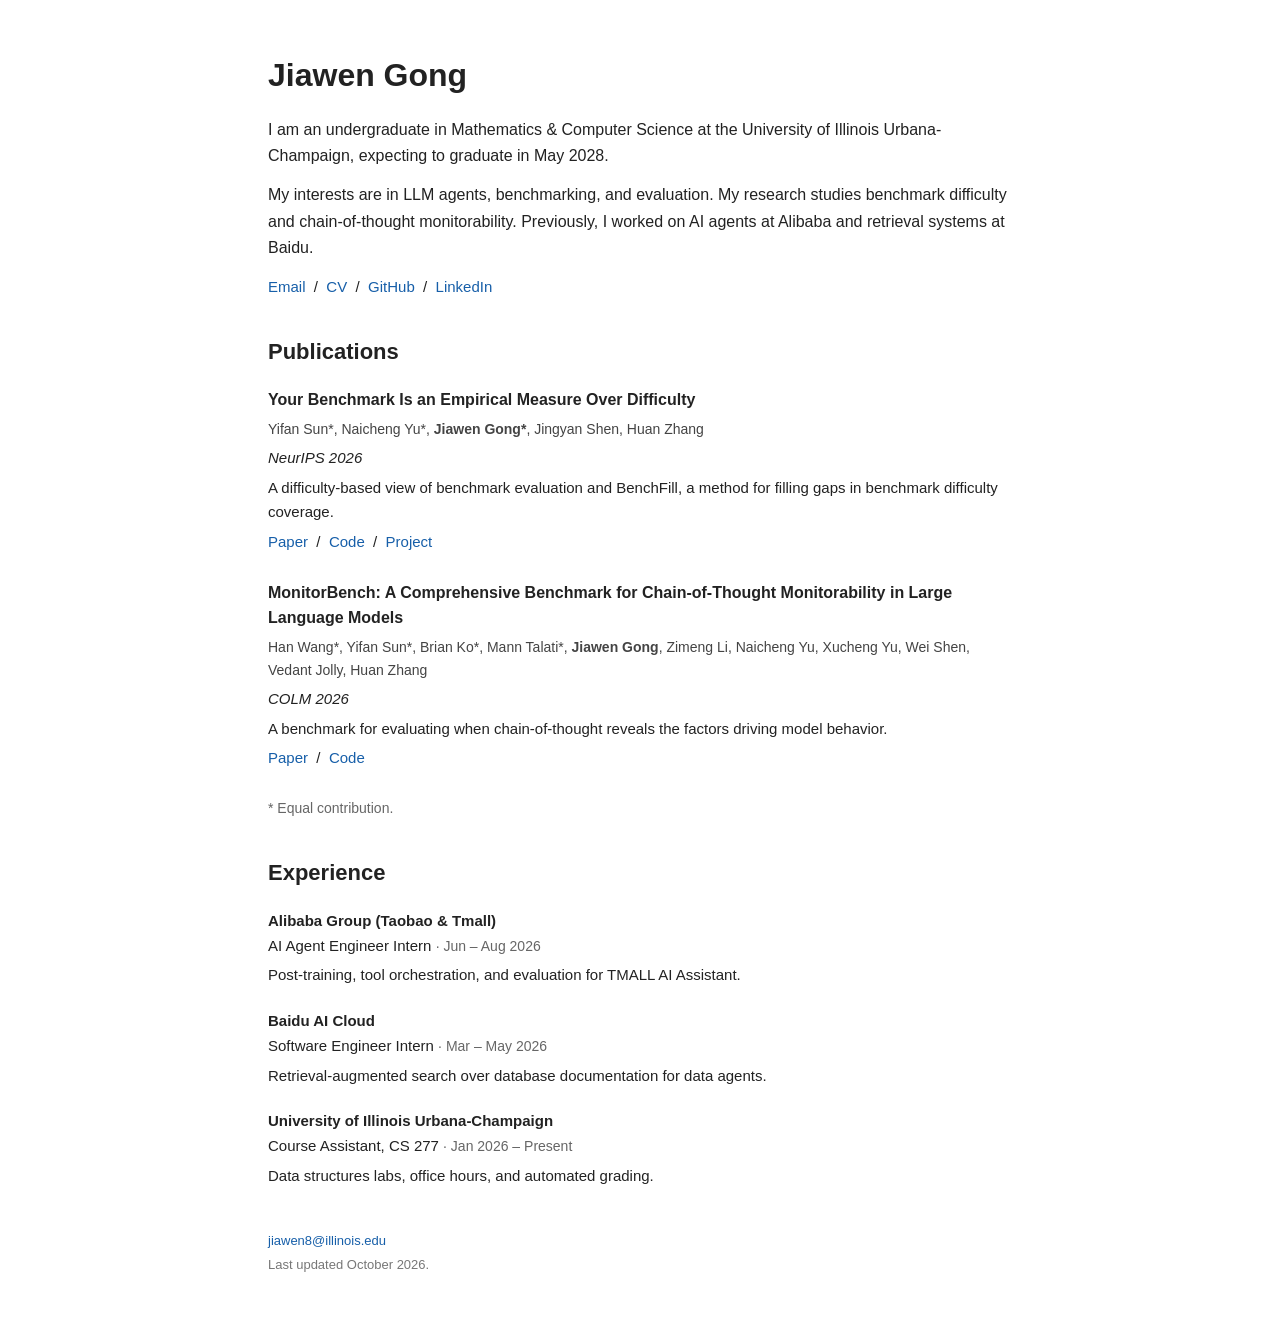
==== index.html @ a163d0cf "Simplify homepage to a plain academic layout" ====
<!doctype html>
<html lang="en">
<head>
  <meta charset="utf-8">
  <meta name="viewport" content="width=device-width, initial-scale=1">
  <title>Jiawen Gong</title>
  <meta name="description" content="Jiawen Gong, Mathematics & Computer Science at UIUC. Research on LLM agents, benchmarking, and evaluation.">
  <meta property="og:type" content="website">
  <meta property="og:title" content="Jiawen Gong">
  <meta property="og:description" content="Mathematics & Computer Science at UIUC. LLM agents, benchmarking, and evaluation.">
  <meta property="og:url" content="https://jiawen-gong.github.io/">
  <link rel="canonical" href="https://jiawen-gong.github.io/">
  <link rel="stylesheet" href="styles.css?v=2">
</head>
<body>
<main>
  <h1>Jiawen Gong</h1>
  <p>I am an undergraduate in Mathematics &amp; Computer Science at the University of Illinois Urbana-Champaign, expecting to graduate in May 2028.</p>
  <p>My interests are in LLM agents, benchmarking, and evaluation. My research studies benchmark difficulty and chain-of-thought monitorability. Previously, I worked on AI agents at Alibaba and retrieval systems at Baidu.</p>
  <p class="links"><a href="mailto:jiawen8@illinois.edu">Email</a> &nbsp;/&nbsp; <a href="Jiawen_Gong_Resume.pdf">CV</a> &nbsp;/&nbsp; <a href="https://github.com/jiawen-gong">GitHub</a> &nbsp;/&nbsp; <a href="https://www.linkedin.com/in/jiawen-gong/">LinkedIn</a></p>

  <section aria-labelledby="publications">
    <h2 id="publications">Publications</h2>
    <article>
      <h3>Your Benchmark Is an Empirical Measure Over Difficulty</h3>
      <p class="authors">Yifan Sun*, Naicheng Yu*, <strong>Jiawen Gong*</strong>, Jingyan Shen, Huan Zhang</p>
      <p><em>NeurIPS 2026</em></p>
      <p>A difficulty-based view of benchmark evaluation and BenchFill, a method for filling gaps in benchmark difficulty coverage.</p>
      <p class="links"><a href="https://arxiv.org/abs/2610.29927">Paper</a> &nbsp;/&nbsp; <a href="https://github.com/ASTRAL-Group/benchmark-difficulty-measure">Code</a> &nbsp;/&nbsp; <a href="https://benchmark-difficulty-measure.github.io/">Project</a></p>
    </article>
    <article>
      <h3>MonitorBench: A Comprehensive Benchmark for Chain-of-Thought Monitorability in Large Language Models</h3>
      <p class="authors">Han Wang*, Yifan Sun*, Brian Ko*, Mann Talati*, <strong>Jiawen Gong</strong>, Zimeng Li, Naicheng Yu, Xucheng Yu, Wei Shen, Vedant Jolly, Huan Zhang</p>
      <p><em>COLM 2026</em></p>
      <p>A benchmark for evaluating when chain-of-thought reveals the factors driving model behavior.</p>
      <p class="links"><a href="https://arxiv.org/abs/2603.28590">Paper</a> &nbsp;/&nbsp; <a href="https://github.com/ASTRAL-Group/MonitorBench">Code</a></p>
    </article>
    <p class="note">* Equal contribution.</p>
  </section>

  <section aria-labelledby="experience">
    <h2 id="experience">Experience</h2>
    <article class="experience">
      <p><strong>Alibaba Group (Taobao &amp; Tmall)</strong><br>AI Agent Engineer Intern <span class="date">&middot; Jun &ndash; Aug 2026</span></p>
      <p>Post-training, tool orchestration, and evaluation for TMALL AI Assistant.</p>
    </article>
    <article class="experience">
      <p><strong>Baidu AI Cloud</strong><br>Software Engineer Intern <span class="date">&middot; Mar &ndash; May 2026</span></p>
      <p>Retrieval-augmented search over database documentation for data agents.</p>
    </article>
    <article class="experience">
      <p><strong>University of Illinois Urbana-Champaign</strong><br>Course Assistant, CS 277 <span class="date">&middot; Jan 2026 &ndash; Present</span></p>
      <p>Data structures labs, office hours, and automated grading.</p>
    </article>
  </section>

  <footer><a href="mailto:jiawen8@illinois.edu">jiawen8@illinois.edu</a><br>Last updated October 2026.</footer>
</main>
</body>
</html>
---- styles.css ----
* { box-sizing: border-box; }
body {
  margin: 0;
  background: white;
  color: #222;
  font: 16px/1.65 Arial, Helvetica, sans-serif;
}
main { max-width: 800px; margin: 55px auto; padding: 0 28px; }
h1 { margin: 0 0 20px; font-size: 32px; line-height: 1.3; }
h2 { margin: 38px 0 20px; font-size: 22px; line-height: 1.4; }
h3 { margin: 0 0 5px; font-size: 16px; line-height: 1.55; }
p { margin: 0 0 13px; }
a { color: #175fa9; text-decoration: none; }
a:hover { text-decoration: underline; }
a:focus-visible { outline: 2px solid #175fa9; outline-offset: 3px; }
article { margin-bottom: 26px; }
article p { margin-bottom: 5px; font-size: 15px; }
.authors { color: #444; font-size: 14px; }
.links { font-size: 15px; }
.note, .date { color: #666; font-size: 14px; }
.experience { margin-bottom: 21px; }
footer { margin-top: 40px; color: #777; font-size: 13px; line-height: 1.9; }
@media (max-width: 600px) {
  main { margin: 30px auto; padding: 0 22px; }
  h1 { font-size: 29px; }
  h2 { margin-top: 30px; }
  body { font-size: 15px; }
  .authors { font-size: 13px; }
}
@media print { main { margin: 0; padding: 0; } article { break-inside: avoid; } }
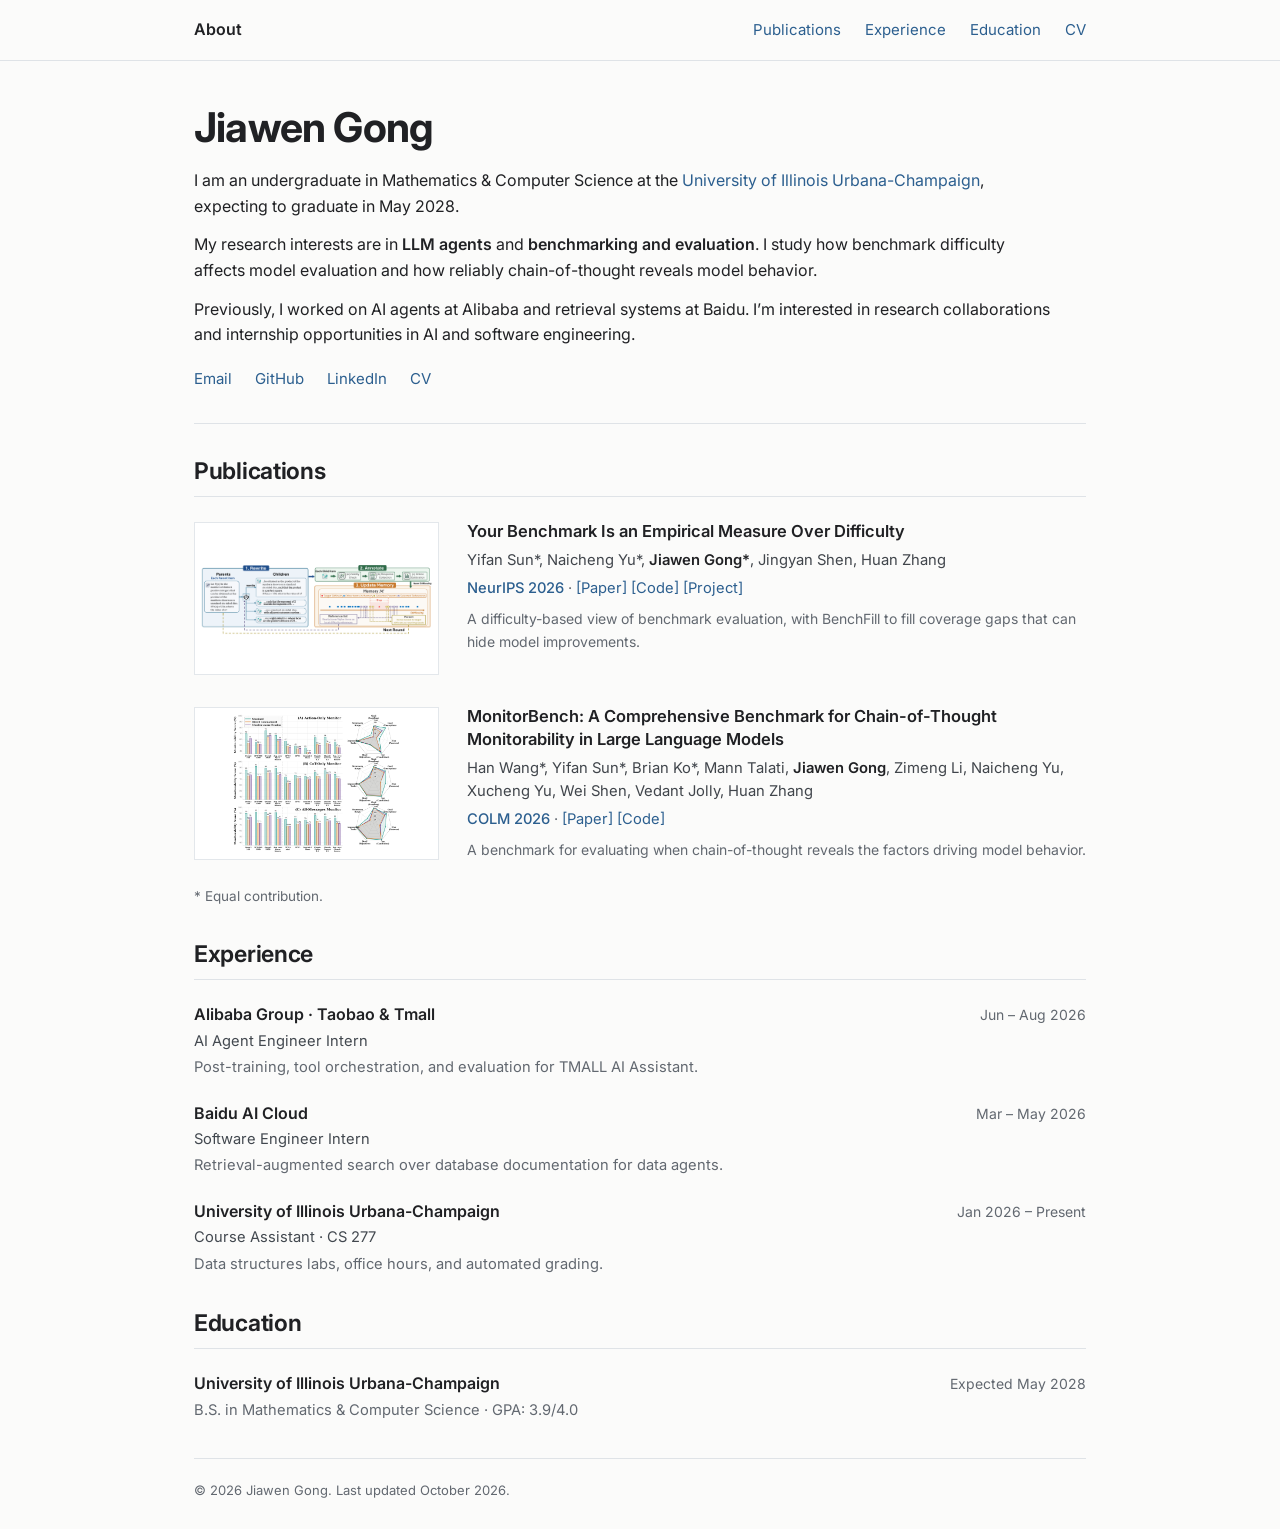
==== commit 3e614607: "Use reference academic homepage layout" ====
--- a/index.html
+++ b/index.html
@@ -3,58 +3,105 @@
 <head>
   <meta charset="utf-8">
   <meta name="viewport" content="width=device-width, initial-scale=1">
+  <meta name="theme-color" content="#fbfbfa">
   <title>Jiawen Gong</title>
-  <meta name="description" content="Jiawen Gong, Mathematics & Computer Science at UIUC. Research on LLM agents, benchmarking, and evaluation.">
+  <meta name="description" content="Jiawen Gong is a Mathematics & Computer Science undergraduate at UIUC, working on LLM agents, benchmarking, and evaluation.">
   <meta property="og:type" content="website">
   <meta property="og:title" content="Jiawen Gong">
-  <meta property="og:description" content="Mathematics & Computer Science at UIUC. LLM agents, benchmarking, and evaluation.">
+  <meta property="og:description" content="Mathematics & Computer Science at UIUC. Research, publications, and experience in LLM agents and evaluation.">
   <meta property="og:url" content="https://jiawen-gong.github.io/">
   <link rel="canonical" href="https://jiawen-gong.github.io/">
-  <link rel="stylesheet" href="styles.css?v=2">
+  <link rel="preconnect" href="https://fonts.googleapis.com">
+  <link rel="preconnect" href="https://fonts.gstatic.com" crossorigin>
+  <link href="https://fonts.googleapis.com/css2?family=Inter:wght@400;500;600;700&amp;display=swap" rel="stylesheet">
+  <link rel="stylesheet" href="styles.css?v=3">
 </head>
-<body>
-<main>
-  <h1>Jiawen Gong</h1>
-  <p>I am an undergraduate in Mathematics &amp; Computer Science at the University of Illinois Urbana-Champaign, expecting to graduate in May 2028.</p>
-  <p>My interests are in LLM agents, benchmarking, and evaluation. My research studies benchmark difficulty and chain-of-thought monitorability. Previously, I worked on AI agents at Alibaba and retrieval systems at Baidu.</p>
-  <p class="links"><a href="mailto:jiawen8@illinois.edu">Email</a> &nbsp;/&nbsp; <a href="Jiawen_Gong_Resume.pdf">CV</a> &nbsp;/&nbsp; <a href="https://github.com/jiawen-gong">GitHub</a> &nbsp;/&nbsp; <a href="https://www.linkedin.com/in/jiawen-gong/">LinkedIn</a></p>
+<body id="top">
+  <a class="skip" href="#main">Skip to content</a>
+  <header>
+    <nav class="navigation" aria-label="Main navigation">
+      <a class="about-link" href="#top">About</a>
+      <div class="navigation-links">
+        <a href="#publications">Publications</a>
+        <a href="#experience">Experience</a>
+        <a href="#education">Education</a>
+        <a href="Jiawen_Gong_Resume.pdf">CV</a>
+      </div>
+    </nav>
+  </header>
 
-  <section aria-labelledby="publications">
-    <h2 id="publications">Publications</h2>
-    <article>
-      <h3>Your Benchmark Is an Empirical Measure Over Difficulty</h3>
-      <p class="authors">Yifan Sun*, Naicheng Yu*, <strong>Jiawen Gong*</strong>, Jingyan Shen, Huan Zhang</p>
-      <p><em>NeurIPS 2026</em></p>
-      <p>A difficulty-based view of benchmark evaluation and BenchFill, a method for filling gaps in benchmark difficulty coverage.</p>
-      <p class="links"><a href="https://arxiv.org/abs/2610.29927">Paper</a> &nbsp;/&nbsp; <a href="https://github.com/ASTRAL-Group/benchmark-difficulty-measure">Code</a> &nbsp;/&nbsp; <a href="https://benchmark-difficulty-measure.github.io/">Project</a></p>
-    </article>
-    <article>
-      <h3>MonitorBench: A Comprehensive Benchmark for Chain-of-Thought Monitorability in Large Language Models</h3>
-      <p class="authors">Han Wang*, Yifan Sun*, Brian Ko*, Mann Talati*, <strong>Jiawen Gong</strong>, Zimeng Li, Naicheng Yu, Xucheng Yu, Wei Shen, Vedant Jolly, Huan Zhang</p>
-      <p><em>COLM 2026</em></p>
-      <p>A benchmark for evaluating when chain-of-thought reveals the factors driving model behavior.</p>
-      <p class="links"><a href="https://arxiv.org/abs/2603.28590">Paper</a> &nbsp;/&nbsp; <a href="https://github.com/ASTRAL-Group/MonitorBench">Code</a></p>
-    </article>
-    <p class="note">* Equal contribution.</p>
-  </section>
+  <main id="main" class="page">
+    <section class="introduction" aria-labelledby="name">
+      <h1 id="name">Jiawen Gong</h1>
+      <p>I am an undergraduate in Mathematics &amp; Computer Science at the <a href="https://illinois.edu/">University of Illinois Urbana-Champaign</a>, expecting to graduate in May 2028.</p>
+      <p>My research interests are in <strong>LLM agents</strong> and <strong>benchmarking and evaluation</strong>. I study how benchmark difficulty affects model evaluation and how reliably chain-of-thought reveals model behavior.</p>
+      <p>Previously, I worked on AI agents at Alibaba and retrieval systems at Baidu. I’m interested in research collaborations and internship opportunities in AI and software engineering.</p>
+      <div class="profile-links" aria-label="Contact and profiles">
+        <a href="mailto:jiawen8@illinois.edu">Email</a>
+        <a href="https://github.com/jiawen-gong">GitHub</a>
+        <a href="https://www.linkedin.com/in/jiawen-gong/">LinkedIn</a>
+        <a href="Jiawen_Gong_Resume.pdf">CV</a>
+      </div>
+    </section>
 
-  <section aria-labelledby="experience">
-    <h2 id="experience">Experience</h2>
-    <article class="experience">
-      <p><strong>Alibaba Group (Taobao &amp; Tmall)</strong><br>AI Agent Engineer Intern <span class="date">&middot; Jun &ndash; Aug 2026</span></p>
-      <p>Post-training, tool orchestration, and evaluation for TMALL AI Assistant.</p>
-    </article>
-    <article class="experience">
-      <p><strong>Baidu AI Cloud</strong><br>Software Engineer Intern <span class="date">&middot; Mar &ndash; May 2026</span></p>
-      <p>Retrieval-augmented search over database documentation for data agents.</p>
-    </article>
-    <article class="experience">
-      <p><strong>University of Illinois Urbana-Champaign</strong><br>Course Assistant, CS 277 <span class="date">&middot; Jan 2026 &ndash; Present</span></p>
-      <p>Data structures labs, office hours, and automated grading.</p>
-    </article>
-  </section>
+    <section id="publications" class="section" aria-labelledby="publications-heading">
+      <h2 id="publications-heading">Publications</h2>
+      <div class="publications">
+        <article class="publication">
+          <a class="thumbnail" href="https://benchmark-difficulty-measure.github.io/" aria-label="BenchFill project website">
+            <img src="benchmark-overview.png" alt="BenchFill rewrites items, calibrates their difficulty, and fills gaps in benchmark coverage." width="2400" height="758" decoding="async">
+          </a>
+          <div class="publication-text">
+            <h3><a href="https://arxiv.org/abs/2610.29927">Your Benchmark Is an Empirical Measure Over Difficulty</a></h3>
+            <p class="authors">Yifan Sun*, Naicheng Yu*, <strong>Jiawen Gong*</strong>, Jingyan Shen, Huan Zhang</p>
+            <p class="publication-resources"><span class="venue">NeurIPS 2026</span><span class="resource-links"> · <a href="https://arxiv.org/abs/2610.29927">[Paper]</a> <a href="https://github.com/ASTRAL-Group/benchmark-difficulty-measure">[Code]</a> <a href="https://benchmark-difficulty-measure.github.io/">[Project]</a></span></p>
+            <p class="description">A difficulty-based view of benchmark evaluation, with BenchFill to fill coverage gaps that can hide model improvements.</p>
+          </div>
+        </article>
+        <article class="publication">
+          <a class="thumbnail" href="https://arxiv.org/abs/2603.28590" aria-label="MonitorBench paper">
+            <img src="monitorbench-results.png" alt="MonitorBench compares action and chain-of-thought monitoring under standard and stress-test settings." width="5008" height="4164" loading="lazy" decoding="async">
+          </a>
+          <div class="publication-text">
+            <h3><a href="https://arxiv.org/abs/2603.28590">MonitorBench: A Comprehensive Benchmark for Chain-of-Thought Monitorability in Large Language Models</a></h3>
+            <p class="authors">Han Wang*, Yifan Sun*, Brian Ko*, Mann Talati, <strong>Jiawen Gong</strong>, Zimeng Li, Naicheng Yu, Xucheng Yu, Wei Shen, Vedant Jolly, Huan Zhang</p>
+            <p class="publication-resources"><span class="venue">COLM 2026</span><span class="resource-links"> · <a href="https://arxiv.org/abs/2603.28590">[Paper]</a> <a href="https://github.com/ASTRAL-Group/MonitorBench">[Code]</a></span></p>
+            <p class="description">A benchmark for evaluating when chain-of-thought reveals the factors driving model behavior.</p>
+          </div>
+        </article>
+      </div>
+      <p class="contribution-note">* Equal contribution.</p>
+    </section>
 
-  <footer><a href="mailto:jiawen8@illinois.edu">jiawen8@illinois.edu</a><br>Last updated October 2026.</footer>
-</main>
+    <section id="experience" class="section" aria-labelledby="experience-heading">
+      <h2 id="experience-heading">Experience</h2>
+      <div class="experience-list">
+        <article class="entry">
+          <div class="entry-heading"><h3>Alibaba Group · Taobao &amp; Tmall</h3><span class="date">Jun – Aug 2026</span></div>
+          <p class="role">AI Agent Engineer Intern</p>
+          <p>Post-training, tool orchestration, and evaluation for TMALL AI Assistant.</p>
+        </article>
+        <article class="entry">
+          <div class="entry-heading"><h3>Baidu AI Cloud</h3><span class="date">Mar – May 2026</span></div>
+          <p class="role">Software Engineer Intern</p>
+          <p>Retrieval-augmented search over database documentation for data agents.</p>
+        </article>
+        <article class="entry">
+          <div class="entry-heading"><h3>University of Illinois Urbana-Champaign</h3><span class="date">Jan 2026 – Present</span></div>
+          <p class="role">Course Assistant · CS 277</p>
+          <p>Data structures labs, office hours, and automated grading.</p>
+        </article>
+      </div>
+    </section>
+
+    <section id="education" class="section" aria-labelledby="education-heading">
+      <h2 id="education-heading">Education</h2>
+      <div class="entry">
+        <div class="entry-heading"><h3>University of Illinois Urbana-Champaign</h3><span class="date">Expected May 2028</span></div>
+        <p>B.S. in Mathematics &amp; Computer Science · GPA: 3.9/4.0</p>
+      </div>
+    </section>
+    <footer>© 2026 Jiawen Gong. Last updated October 2026.</footer>
+  </main>
 </body>
 </html>
--- a/styles.css
+++ b/styles.css
@@ -1,30 +1,75 @@
+/* Academic homepage: typography, spacing, and publication rows follow the supplied reference. */
+:root { --background: #fbfbfa; --text: #202124; --secondary: #626870; --border: #dfe3e7; --link: #2c5f8f; }
 * { box-sizing: border-box; }
-body {
-  margin: 0;
-  background: white;
-  color: #222;
-  font: 16px/1.65 Arial, Helvetica, sans-serif;
+html { scroll-padding-top: 84px; }
+body { margin: 0; color: var(--text); background: var(--background); font-family: Inter, -apple-system, BlinkMacSystemFont, "Segoe UI", sans-serif; font-size: 16px; line-height: 1.6; -webkit-font-smoothing: antialiased; }
+a { color: var(--link); text-decoration: none; text-underline-offset: 3px; }
+a:hover { text-decoration: underline; }
+a:focus-visible { outline: 2px solid var(--link); outline-offset: 4px; }
+header { position: sticky; top: 0; z-index: 5; background: var(--background); border-bottom: 1px solid var(--border); }
+.navigation { max-width: 940px; margin: auto; min-height: 60px; padding: 15px 24px; display: flex; align-items: center; justify-content: space-between; gap: 20px; }
+.about-link { color: var(--text); font-weight: 600; }
+.navigation-links { display: flex; align-items: center; flex-wrap: wrap; gap: 9px 24px; font-size: 15px; }
+.page { max-width: 940px; margin: auto; padding: 43px 24px 28px; }
+.introduction { padding-bottom: 32px; border-bottom: 1px solid var(--border); }
+h1 { margin: 0 0 17px; font-size: 41px; line-height: 1.15; letter-spacing: -.8px; font-weight: 700; }
+.introduction p { max-width: 860px; margin: 0 0 13px; }
+.introduction strong { font-weight: 600; }
+.profile-links { display: flex; gap: 23px; flex-wrap: wrap; margin-top: 19px; font-size: 15px; }
+.section { padding-top: 33px; }
+h2 { margin: 0 0 23px; padding-bottom: 9px; border-bottom: 1px solid var(--border); font-size: 23px; line-height: 1.3; letter-spacing: -.3px; font-weight: 650; }
+.publications { display: grid; gap: 30px; }
+.publication { display: grid; grid-template-columns: 245px minmax(0, 1fr); gap: 28px; align-items: start; }
+.thumbnail { display: flex; align-items: center; justify-content: center; aspect-ratio: 8 / 5; border: 1px solid #e3e7eb; background: white; padding: 6px; margin-top: 2px; }
+.thumbnail img { display: block; width: 100%; height: 100%; object-fit: contain; min-width: 0; min-height: 0; }
+h3 { margin: 0 0 6px; font-size: 16.5px; line-height: 1.4; font-weight: 600; }
+.publication h3 a { color: inherit; }
+.publication h3 a:hover { color: var(--link); }
+.publication p { margin: 0 0 5px; }
+.authors { font-size: 14.8px; line-height: 1.55; color: #40454b; }
+.authors strong { font-weight: 600; color: var(--text); }
+.publication-resources { font-size: 14.7px; line-height: 1.6; }
+.venue { color: var(--link); font-weight: 500; }
+.resource-links { color: var(--secondary); }
+.resource-links a { white-space: nowrap; }
+.description { color: var(--secondary); font-size: 14px; line-height: 1.6; padding-top: 3px; }
+.contribution-note { margin: 19px 0 0; color: var(--secondary); font-size: 13.5px; }
+.experience-list { display: grid; gap: 22px; }
+.entry-heading { display: flex; justify-content: space-between; align-items: baseline; gap: 20px; }
+.entry h3 { font-size: 16px; margin: 0; }
+.entry p { margin: 3px 0 0; font-size: 14.7px; color: var(--secondary); }
+.entry p.role { color: #42484f; }
+.date { color: var(--secondary); font-size: 14px; white-space: nowrap; }
+footer { margin-top: 36px; padding-top: 21px; border-top: 1px solid var(--border); color: var(--secondary); font-size: 13px; }
+.skip { position: fixed; z-index: 9; left: 12px; top: 8px; padding: 8px 12px; background: white; transform: translateY(-160%); }
+.skip:focus { transform: translateY(0); }
+@media (max-width: 740px) {
+  .navigation { padding-inline: 20px; }
+  .navigation-links { gap: 8px 17px; font-size: 14px; }
+  .page { padding: 32px 20px 24px; }
+  h1 { font-size: 36px; }
+  .publication { grid-template-columns: 190px minmax(0, 1fr); gap: 22px; }
+  .authors { font-size: 14px; }
 }
-main { max-width: 800px; margin: 55px auto; padding: 0 28px; }
-h1 { margin: 0 0 20px; font-size: 32px; line-height: 1.3; }
-h2 { margin: 38px 0 20px; font-size: 22px; line-height: 1.4; }
-h3 { margin: 0 0 5px; font-size: 16px; line-height: 1.55; }
-p { margin: 0 0 13px; }
-a { color: #175fa9; text-decoration: none; }
-a:hover { text-decoration: underline; }
-a:focus-visible { outline: 2px solid #175fa9; outline-offset: 3px; }
-article { margin-bottom: 26px; }
-article p { margin-bottom: 5px; font-size: 15px; }
-.authors { color: #444; font-size: 14px; }
-.links { font-size: 15px; }
-.note, .date { color: #666; font-size: 14px; }
-.experience { margin-bottom: 21px; }
-footer { margin-top: 40px; color: #777; font-size: 13px; line-height: 1.9; }
-@media (max-width: 600px) {
-  main { margin: 30px auto; padding: 0 22px; }
-  h1 { font-size: 29px; }
-  h2 { margin-top: 30px; }
-  body { font-size: 15px; }
-  .authors { font-size: 13px; }
+@media (max-width: 550px) {
+  html { scroll-padding-top: 100px; }
+  body { font-size: 15.5px; }
+  .navigation { align-items: flex-start; gap: 7px; flex-direction: column; padding-block: 11px; }
+  .navigation-links { gap: 8px 20px; font-size: 13.5px; }
+  .page { padding-top: 29px; }
+  h1 { font-size: 34px; }
+  h2 { font-size: 22px; }
+  .introduction { padding-bottom: 27px; }
+  .section { padding-top: 29px; }
+  .publication { grid-template-columns: minmax(0, 1fr); gap: 15px; }
+  .thumbnail { width: min(100%, 320px); justify-self: center; }
+  .publications { gap: 29px; }
+  .entry-heading { display: block; }
+  .date { display: block; margin-top: 3px; font-size: 13px; }
 }
-@media print { main { margin: 0; padding: 0; } article { break-inside: avoid; } }
+@media print {
+  header, .skip { display: none; }
+  body { background: white; }
+  .page { max-width: none; padding: 0; }
+  article { break-inside: avoid; }
+}
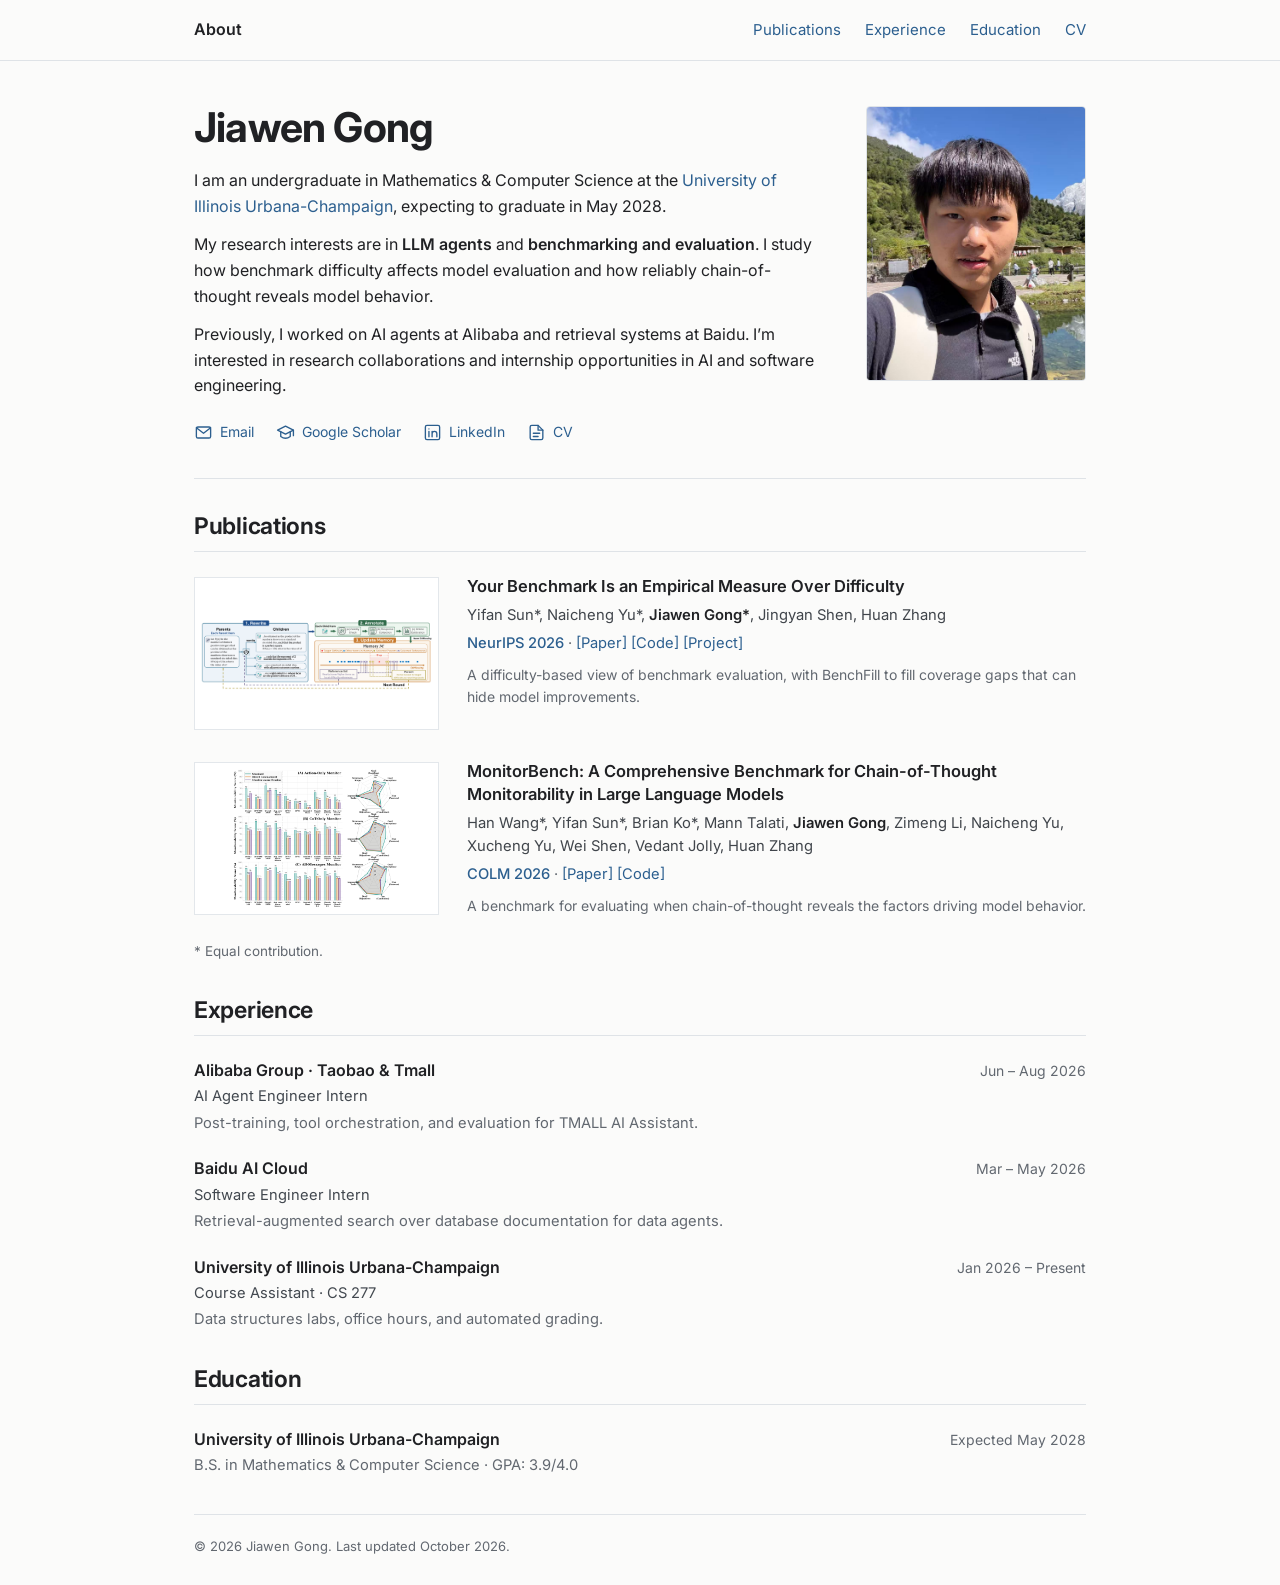
==== commit c067b9ff: "Add profile photo and icon links with Google Scholar" ====
--- a/index.html
+++ b/index.html
@@ -14,7 +14,7 @@
   <link rel="preconnect" href="https://fonts.googleapis.com">
   <link rel="preconnect" href="https://fonts.gstatic.com" crossorigin>
   <link href="https://fonts.googleapis.com/css2?family=Inter:wght@400;500;600;700&amp;display=swap" rel="stylesheet">
-  <link rel="stylesheet" href="styles.css?v=3">
+  <link rel="stylesheet" href="styles.css?v=4">
 </head>
 <body id="top">
   <a class="skip" href="#main">Skip to content</a>
@@ -32,16 +32,19 @@
 
   <main id="main" class="page">
     <section class="introduction" aria-labelledby="name">
+      <div class="intro-copy">
       <h1 id="name">Jiawen Gong</h1>
       <p>I am an undergraduate in Mathematics &amp; Computer Science at the <a href="https://illinois.edu/">University of Illinois Urbana-Champaign</a>, expecting to graduate in May 2028.</p>
       <p>My research interests are in <strong>LLM agents</strong> and <strong>benchmarking and evaluation</strong>. I study how benchmark difficulty affects model evaluation and how reliably chain-of-thought reveals model behavior.</p>
       <p>Previously, I worked on AI agents at Alibaba and retrieval systems at Baidu. I’m interested in research collaborations and internship opportunities in AI and software engineering.</p>
       <div class="profile-links" aria-label="Contact and profiles">
-        <a href="mailto:jiawen8@illinois.edu">Email</a>
-        <a href="https://github.com/jiawen-gong">GitHub</a>
-        <a href="https://www.linkedin.com/in/jiawen-gong/">LinkedIn</a>
-        <a href="Jiawen_Gong_Resume.pdf">CV</a>
+        <a href="mailto:jiawen8@illinois.edu"><svg viewBox="0 0 24 24" aria-hidden="true" focusable="false"><rect x="3" y="5" width="18" height="14" rx="2"/><path d="m3 6 9 7 9-7"/></svg><span>Email</span></a>
+        <a href="https://scholar.google.com/citations?user=r-652_gAAAAJ&amp;hl=en" target="_blank" rel="noopener"><svg viewBox="0 0 24 24" aria-hidden="true" focusable="false"><path d="m2 9 10-5 10 5-10 5Z"/><path d="M6 11v6c4 3 8 3 12 0v-6M22 9v7"/></svg><span>Google Scholar</span></a>
+        <a href="https://www.linkedin.com/in/jiawen-gong/" target="_blank" rel="noopener"><svg viewBox="0 0 24 24" aria-hidden="true" focusable="false"><rect x="3" y="3" width="18" height="18" rx="2"/><path d="M7.5 10.5v7M11.5 17.5v-7m0 3a3 3 0 0 1 6 0v4"/><circle cx="7.5" cy="7.5" r=".8" fill="currentColor" stroke="none"/></svg><span>LinkedIn</span></a>
+        <a href="Jiawen_Gong_Resume.pdf" target="_blank" rel="noopener"><svg viewBox="0 0 24 24" aria-hidden="true" focusable="false"><path d="M14 3H6a2 2 0 0 0-2 2v14a2 2 0 0 0 2 2h12a2 2 0 0 0 2-2V9Z"/><path d="M14 3v6h6M8 13h8m-8 4h6"/></svg><span>CV</span></a>
       </div>
+      </div>
+      <figure class="portrait"><img src="profile.jpg" alt="Jiawen Gong" width="2275" height="1279" decoding="async" fetchpriority="high"></figure>
     </section>
 
     <section id="publications" class="section" aria-labelledby="publications-heading">
--- a/styles.css
+++ b/styles.css
@@ -11,11 +11,16 @@
 .about-link { color: var(--text); font-weight: 600; }
 .navigation-links { display: flex; align-items: center; flex-wrap: wrap; gap: 9px 24px; font-size: 15px; }
 .page { max-width: 940px; margin: auto; padding: 43px 24px 28px; }
-.introduction { padding-bottom: 32px; border-bottom: 1px solid var(--border); }
+.introduction { display: grid; grid-template-columns: minmax(0, 1fr) 220px; gap: 42px; align-items: start; padding-bottom: 32px; border-bottom: 1px solid var(--border); }
+.intro-copy { min-width: 0; }
+.portrait { margin: 2px 0 0; }
+.portrait img { display: block; width: 100%; height: auto; aspect-ratio: 4 / 5; object-fit: cover; object-position: 40% 50%; border: 1px solid var(--border); border-radius: 4px; }
 h1 { margin: 0 0 17px; font-size: 41px; line-height: 1.15; letter-spacing: -.8px; font-weight: 700; }
 .introduction p { max-width: 860px; margin: 0 0 13px; }
 .introduction strong { font-weight: 600; }
-.profile-links { display: flex; gap: 23px; flex-wrap: wrap; margin-top: 19px; font-size: 15px; }
+.profile-links { display: flex; align-items: center; gap: 12px 22px; flex-wrap: wrap; margin-top: 19px; font-size: 14px; }
+.profile-links a { display: inline-flex; align-items: center; gap: 7px; padding-block: 3px; white-space: nowrap; }
+.profile-links svg { display: block; flex: 0 0 auto; width: 19px; height: 19px; fill: none; stroke: currentColor; stroke-width: 1.7; stroke-linecap: round; stroke-linejoin: round; }
 .section { padding-top: 33px; }
 h2 { margin: 0 0 23px; padding-bottom: 9px; border-bottom: 1px solid var(--border); font-size: 23px; line-height: 1.3; letter-spacing: -.3px; font-weight: 650; }
 .publications { display: grid; gap: 30px; }
@@ -47,6 +52,8 @@
   .navigation { padding-inline: 20px; }
   .navigation-links { gap: 8px 17px; font-size: 14px; }
   .page { padding: 32px 20px 24px; }
+  .introduction { grid-template-columns: 1fr; gap: 25px; }
+  .portrait { width: 210px; }
   h1 { font-size: 36px; }
   .publication { grid-template-columns: 190px minmax(0, 1fr); gap: 22px; }
   .authors { font-size: 14px; }
@@ -60,6 +67,9 @@
   h1 { font-size: 34px; }
   h2 { font-size: 22px; }
   .introduction { padding-bottom: 27px; }
+  .profile-links { column-gap: 15px; font-size: 13px; }
+  .profile-links a { gap: 6px; }
+  .profile-links svg { width: 17px; height: 17px; }
   .section { padding-top: 29px; }
   .publication { grid-template-columns: minmax(0, 1fr); gap: 15px; }
   .thumbnail { width: min(100%, 320px); justify-self: center; }
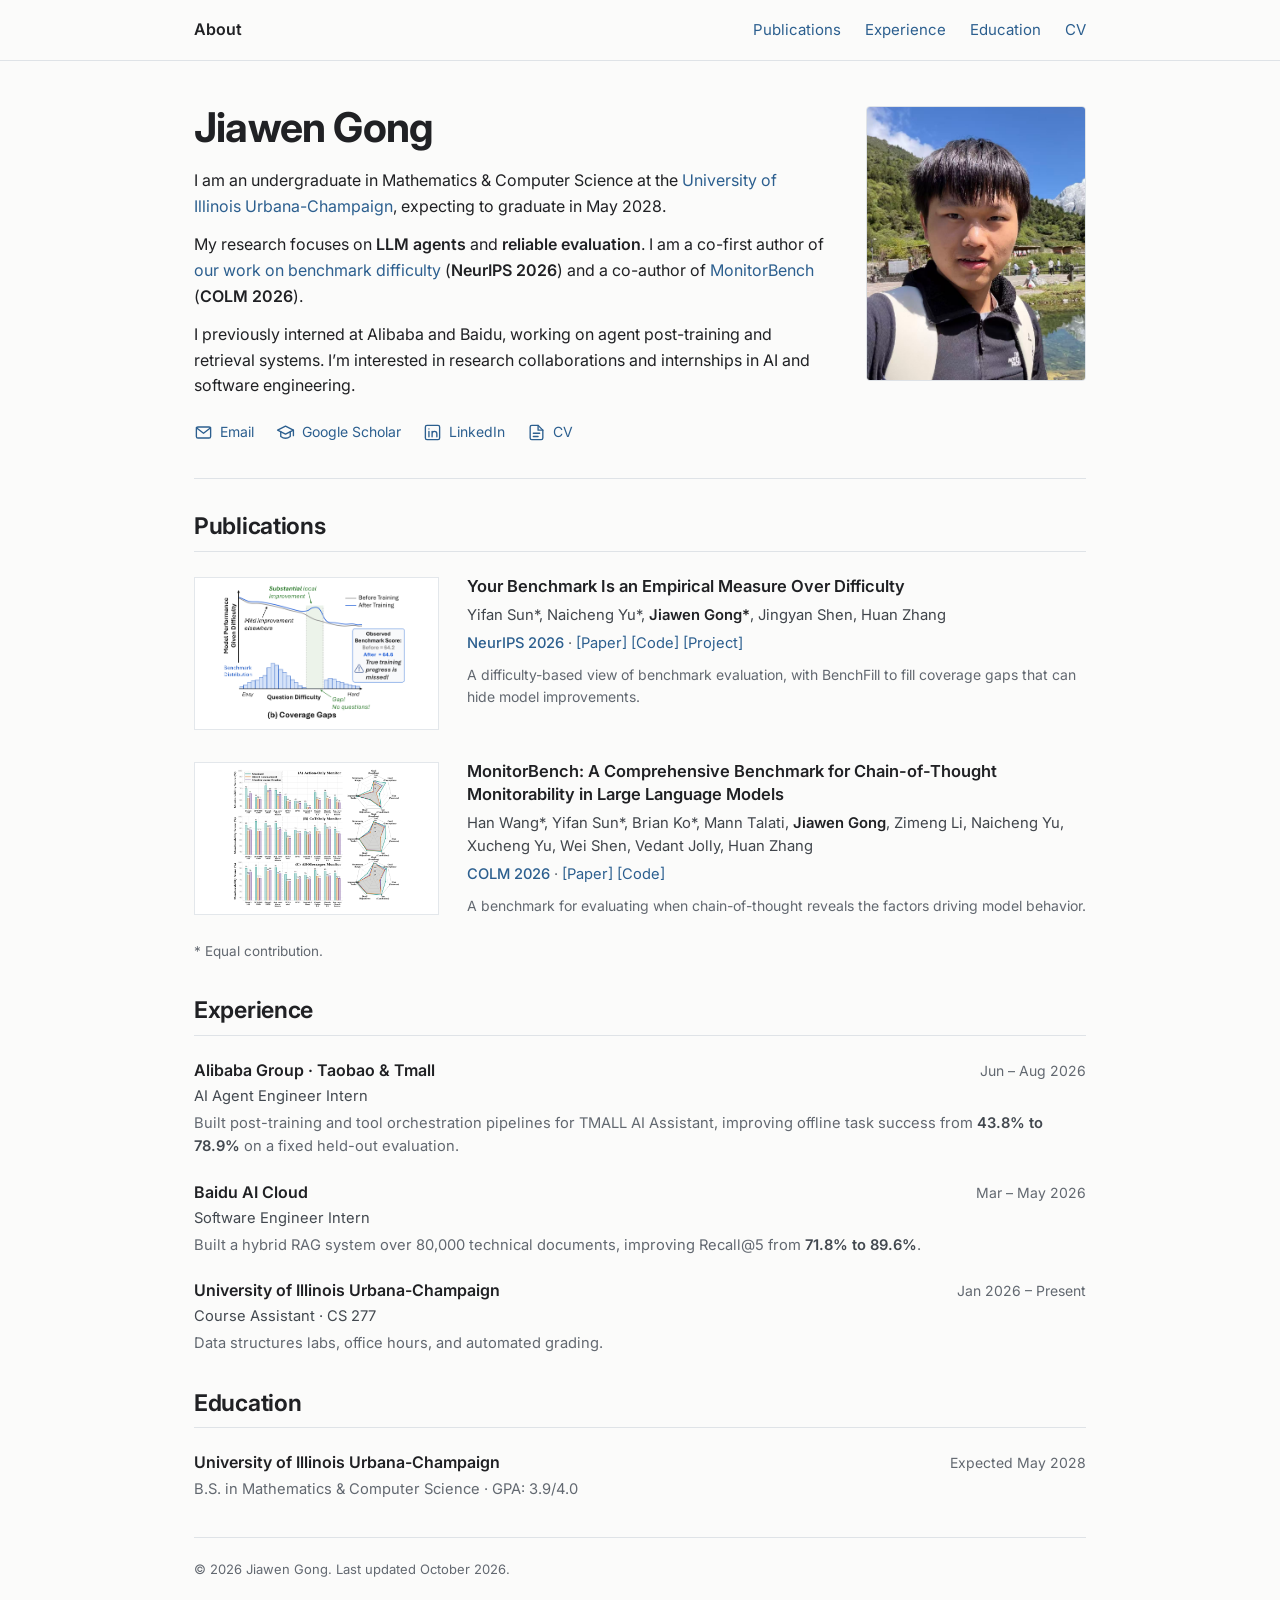
==== commit 6138fba0: "Refine biography, impact, and research thumbnail" ====
--- a/index.html
+++ b/index.html
@@ -5,16 +5,16 @@
   <meta name="viewport" content="width=device-width, initial-scale=1">
   <meta name="theme-color" content="#fbfbfa">
   <title>Jiawen Gong</title>
-  <meta name="description" content="Jiawen Gong is a Mathematics & Computer Science undergraduate at UIUC, working on LLM agents, benchmarking, and evaluation.">
+  <meta name="description" content="Jiawen Gong is a Mathematics & Computer Science undergraduate at UIUC working on LLM agents and reliable evaluation. Co-first author at NeurIPS 2026 and co-author at COLM 2026.">
   <meta property="og:type" content="website">
   <meta property="og:title" content="Jiawen Gong">
-  <meta property="og:description" content="Mathematics & Computer Science at UIUC. Research, publications, and experience in LLM agents and evaluation.">
+  <meta property="og:description" content="Mathematics & Computer Science at UIUC. LLM agents and reliable evaluation; research at NeurIPS 2026 and COLM 2026.">
   <meta property="og:url" content="https://jiawen-gong.github.io/">
   <link rel="canonical" href="https://jiawen-gong.github.io/">
   <link rel="preconnect" href="https://fonts.googleapis.com">
   <link rel="preconnect" href="https://fonts.gstatic.com" crossorigin>
   <link href="https://fonts.googleapis.com/css2?family=Inter:wght@400;500;600;700&amp;display=swap" rel="stylesheet">
-  <link rel="stylesheet" href="styles.css?v=4">
+  <link rel="stylesheet" href="styles.css?v=5">
 </head>
 <body id="top">
   <a class="skip" href="#main">Skip to content</a>
@@ -35,8 +35,8 @@
       <div class="intro-copy">
       <h1 id="name">Jiawen Gong</h1>
       <p>I am an undergraduate in Mathematics &amp; Computer Science at the <a href="https://illinois.edu/">University of Illinois Urbana-Champaign</a>, expecting to graduate in May 2028.</p>
-      <p>My research interests are in <strong>LLM agents</strong> and <strong>benchmarking and evaluation</strong>. I study how benchmark difficulty affects model evaluation and how reliably chain-of-thought reveals model behavior.</p>
-      <p>Previously, I worked on AI agents at Alibaba and retrieval systems at Baidu. I’m interested in research collaborations and internship opportunities in AI and software engineering.</p>
+      <p>My research focuses on <strong>LLM agents</strong> and <strong>reliable evaluation</strong>. I am a co-first author of <a href="https://benchmark-difficulty-measure.github.io/">our work on benchmark difficulty</a> (<strong>NeurIPS 2026</strong>) and a co-author of <a href="https://arxiv.org/abs/2603.28590">MonitorBench</a> (<strong>COLM 2026</strong>).</p>
+      <p>I previously interned at Alibaba and Baidu, working on agent post-training and retrieval systems. I’m interested in research collaborations and internships in AI and software engineering.</p>
       <div class="profile-links" aria-label="Contact and profiles">
         <a href="mailto:jiawen8@illinois.edu"><svg viewBox="0 0 24 24" aria-hidden="true" focusable="false"><rect x="3" y="5" width="18" height="14" rx="2"/><path d="m3 6 9 7 9-7"/></svg><span>Email</span></a>
         <a href="https://scholar.google.com/citations?user=r-652_gAAAAJ&amp;hl=en" target="_blank" rel="noopener"><svg viewBox="0 0 24 24" aria-hidden="true" focusable="false"><path d="m2 9 10-5 10 5-10 5Z"/><path d="M6 11v6c4 3 8 3 12 0v-6M22 9v7"/></svg><span>Google Scholar</span></a>
@@ -52,7 +52,7 @@
       <div class="publications">
         <article class="publication">
           <a class="thumbnail" href="https://benchmark-difficulty-measure.github.io/" aria-label="BenchFill project website">
-            <img src="benchmark-overview.png" alt="BenchFill rewrites items, calibrates their difficulty, and fills gaps in benchmark coverage." width="2400" height="758" decoding="async">
+            <svg class="concept-figure" viewBox="1105 0 921 664" role="img" aria-label="A gap in benchmark difficulty coverage hides substantial local model improvement."><defs><clipPath id="benchmark-panel" clipPathUnits="userSpaceOnUse"><rect x="1105" y="0" width="921" height="664"/></clipPath></defs><image href="benchmark-concept.png" width="2026" height="664" clip-path="url(#benchmark-panel)"/></svg>
           </a>
           <div class="publication-text">
             <h3><a href="https://arxiv.org/abs/2610.29927">Your Benchmark Is an Empirical Measure Over Difficulty</a></h3>
@@ -82,12 +82,12 @@
         <article class="entry">
           <div class="entry-heading"><h3>Alibaba Group · Taobao &amp; Tmall</h3><span class="date">Jun – Aug 2026</span></div>
           <p class="role">AI Agent Engineer Intern</p>
-          <p>Post-training, tool orchestration, and evaluation for TMALL AI Assistant.</p>
+          <p>Built post-training and tool orchestration pipelines for TMALL AI Assistant, improving offline task success from <strong>43.8% to 78.9%</strong> on a fixed held-out evaluation.</p>
         </article>
         <article class="entry">
           <div class="entry-heading"><h3>Baidu AI Cloud</h3><span class="date">Mar – May 2026</span></div>
           <p class="role">Software Engineer Intern</p>
-          <p>Retrieval-augmented search over database documentation for data agents.</p>
+          <p>Built a hybrid RAG system over 80,000 technical documents, improving Recall@5 from <strong>71.8% to 89.6%</strong>.</p>
         </article>
         <article class="entry">
           <div class="entry-heading"><h3>University of Illinois Urbana-Champaign</h3><span class="date">Jan 2026 – Present</span></div>
--- a/styles.css
+++ b/styles.css
@@ -27,6 +27,7 @@
 .publication { display: grid; grid-template-columns: 245px minmax(0, 1fr); gap: 28px; align-items: start; }
 .thumbnail { display: flex; align-items: center; justify-content: center; aspect-ratio: 8 / 5; border: 1px solid #e3e7eb; background: white; padding: 6px; margin-top: 2px; }
 .thumbnail img { display: block; width: 100%; height: 100%; object-fit: contain; min-width: 0; min-height: 0; }
+.thumbnail .concept-figure { display: block; width: 100%; height: 100%; }
 h3 { margin: 0 0 6px; font-size: 16.5px; line-height: 1.4; font-weight: 600; }
 .publication h3 a { color: inherit; }
 .publication h3 a:hover { color: var(--link); }
@@ -44,6 +45,7 @@
 .entry h3 { font-size: 16px; margin: 0; }
 .entry p { margin: 3px 0 0; font-size: 14.7px; color: var(--secondary); }
 .entry p.role { color: #42484f; }
+.entry p strong { color: #42484f; font-weight: 600; }
 .date { color: var(--secondary); font-size: 14px; white-space: nowrap; }
 footer { margin-top: 36px; padding-top: 21px; border-top: 1px solid var(--border); color: var(--secondary); font-size: 13px; }
 .skip { position: fixed; z-index: 9; left: 12px; top: 8px; padding: 8px 12px; background: white; transform: translateY(-160%); }
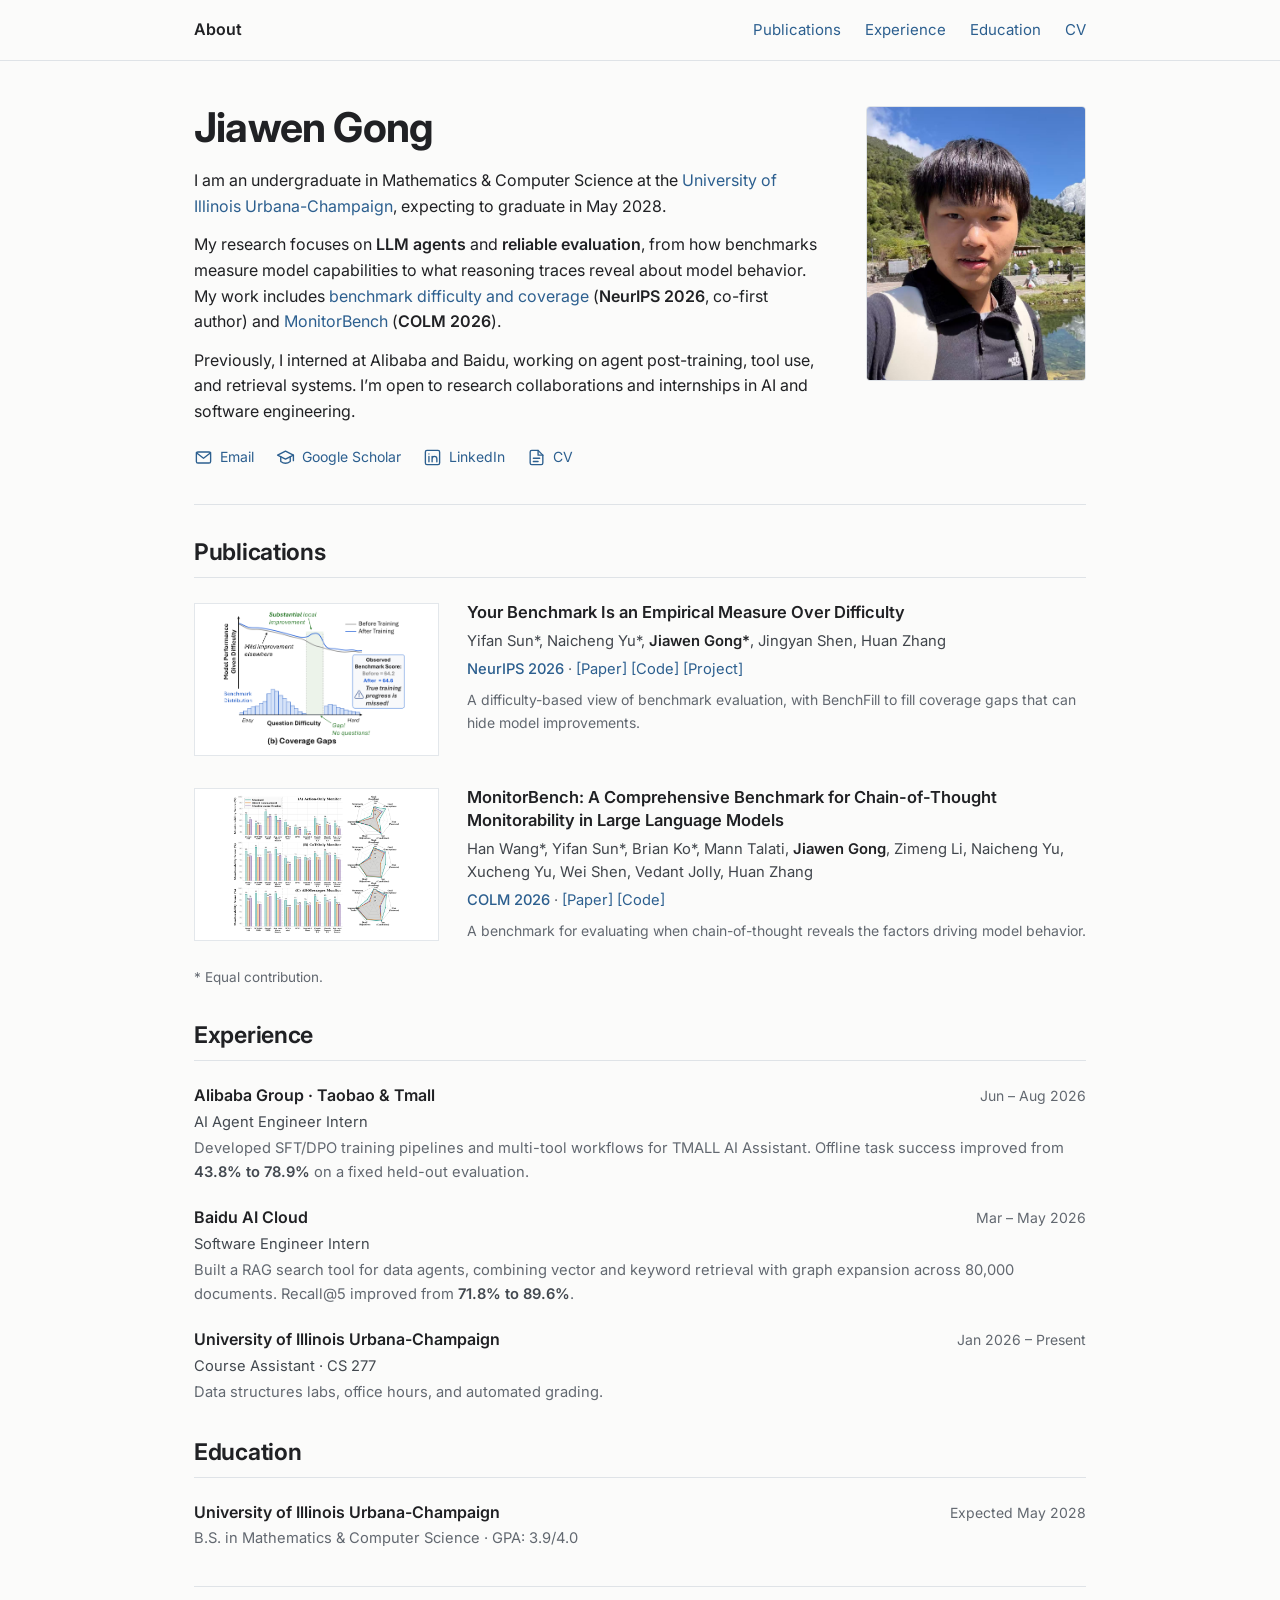
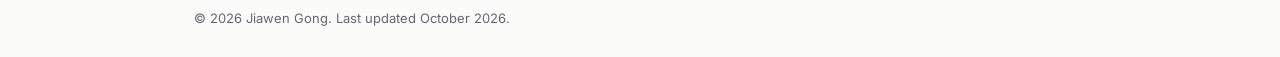
==== commit a66a018a: "Refine biography and internship descriptions" ====
--- a/index.html
+++ b/index.html
@@ -35,8 +35,8 @@
       <div class="intro-copy">
       <h1 id="name">Jiawen Gong</h1>
       <p>I am an undergraduate in Mathematics &amp; Computer Science at the <a href="https://illinois.edu/">University of Illinois Urbana-Champaign</a>, expecting to graduate in May 2028.</p>
-      <p>My research focuses on <strong>LLM agents</strong> and <strong>reliable evaluation</strong>. I am a co-first author of <a href="https://benchmark-difficulty-measure.github.io/">our work on benchmark difficulty</a> (<strong>NeurIPS 2026</strong>) and a co-author of <a href="https://arxiv.org/abs/2603.28590">MonitorBench</a> (<strong>COLM 2026</strong>).</p>
-      <p>I previously interned at Alibaba and Baidu, working on agent post-training and retrieval systems. I’m interested in research collaborations and internships in AI and software engineering.</p>
+      <p>My research focuses on <strong>LLM agents</strong> and <strong>reliable evaluation</strong>, from how benchmarks measure model capabilities to what reasoning traces reveal about model behavior. My work includes <a href="https://benchmark-difficulty-measure.github.io/">benchmark difficulty and coverage</a> (<strong>NeurIPS 2026</strong>, co-first author) and <a href="https://arxiv.org/abs/2603.28590">MonitorBench</a> (<strong>COLM 2026</strong>).</p>
+      <p>Previously, I interned at Alibaba and Baidu, working on agent post-training, tool use, and retrieval systems. I’m open to research collaborations and internships in AI and software engineering.</p>
       <div class="profile-links" aria-label="Contact and profiles">
         <a href="mailto:jiawen8@illinois.edu"><svg viewBox="0 0 24 24" aria-hidden="true" focusable="false"><rect x="3" y="5" width="18" height="14" rx="2"/><path d="m3 6 9 7 9-7"/></svg><span>Email</span></a>
         <a href="https://scholar.google.com/citations?user=r-652_gAAAAJ&amp;hl=en" target="_blank" rel="noopener"><svg viewBox="0 0 24 24" aria-hidden="true" focusable="false"><path d="m2 9 10-5 10 5-10 5Z"/><path d="M6 11v6c4 3 8 3 12 0v-6M22 9v7"/></svg><span>Google Scholar</span></a>
@@ -82,12 +82,12 @@
         <article class="entry">
           <div class="entry-heading"><h3>Alibaba Group · Taobao &amp; Tmall</h3><span class="date">Jun – Aug 2026</span></div>
           <p class="role">AI Agent Engineer Intern</p>
-          <p>Built post-training and tool orchestration pipelines for TMALL AI Assistant, improving offline task success from <strong>43.8% to 78.9%</strong> on a fixed held-out evaluation.</p>
+          <p>Developed SFT/DPO training pipelines and multi-tool workflows for TMALL AI Assistant. Offline task success improved from <strong>43.8% to 78.9%</strong> on a fixed held-out evaluation.</p>
         </article>
         <article class="entry">
           <div class="entry-heading"><h3>Baidu AI Cloud</h3><span class="date">Mar – May 2026</span></div>
           <p class="role">Software Engineer Intern</p>
-          <p>Built a hybrid RAG system over 80,000 technical documents, improving Recall@5 from <strong>71.8% to 89.6%</strong>.</p>
+          <p>Built a RAG search tool for data agents, combining vector and keyword retrieval with graph expansion across 80,000 documents. Recall@5 improved from <strong>71.8% to 89.6%</strong>.</p>
         </article>
         <article class="entry">
           <div class="entry-heading"><h3>University of Illinois Urbana-Champaign</h3><span class="date">Jan 2026 – Present</span></div>
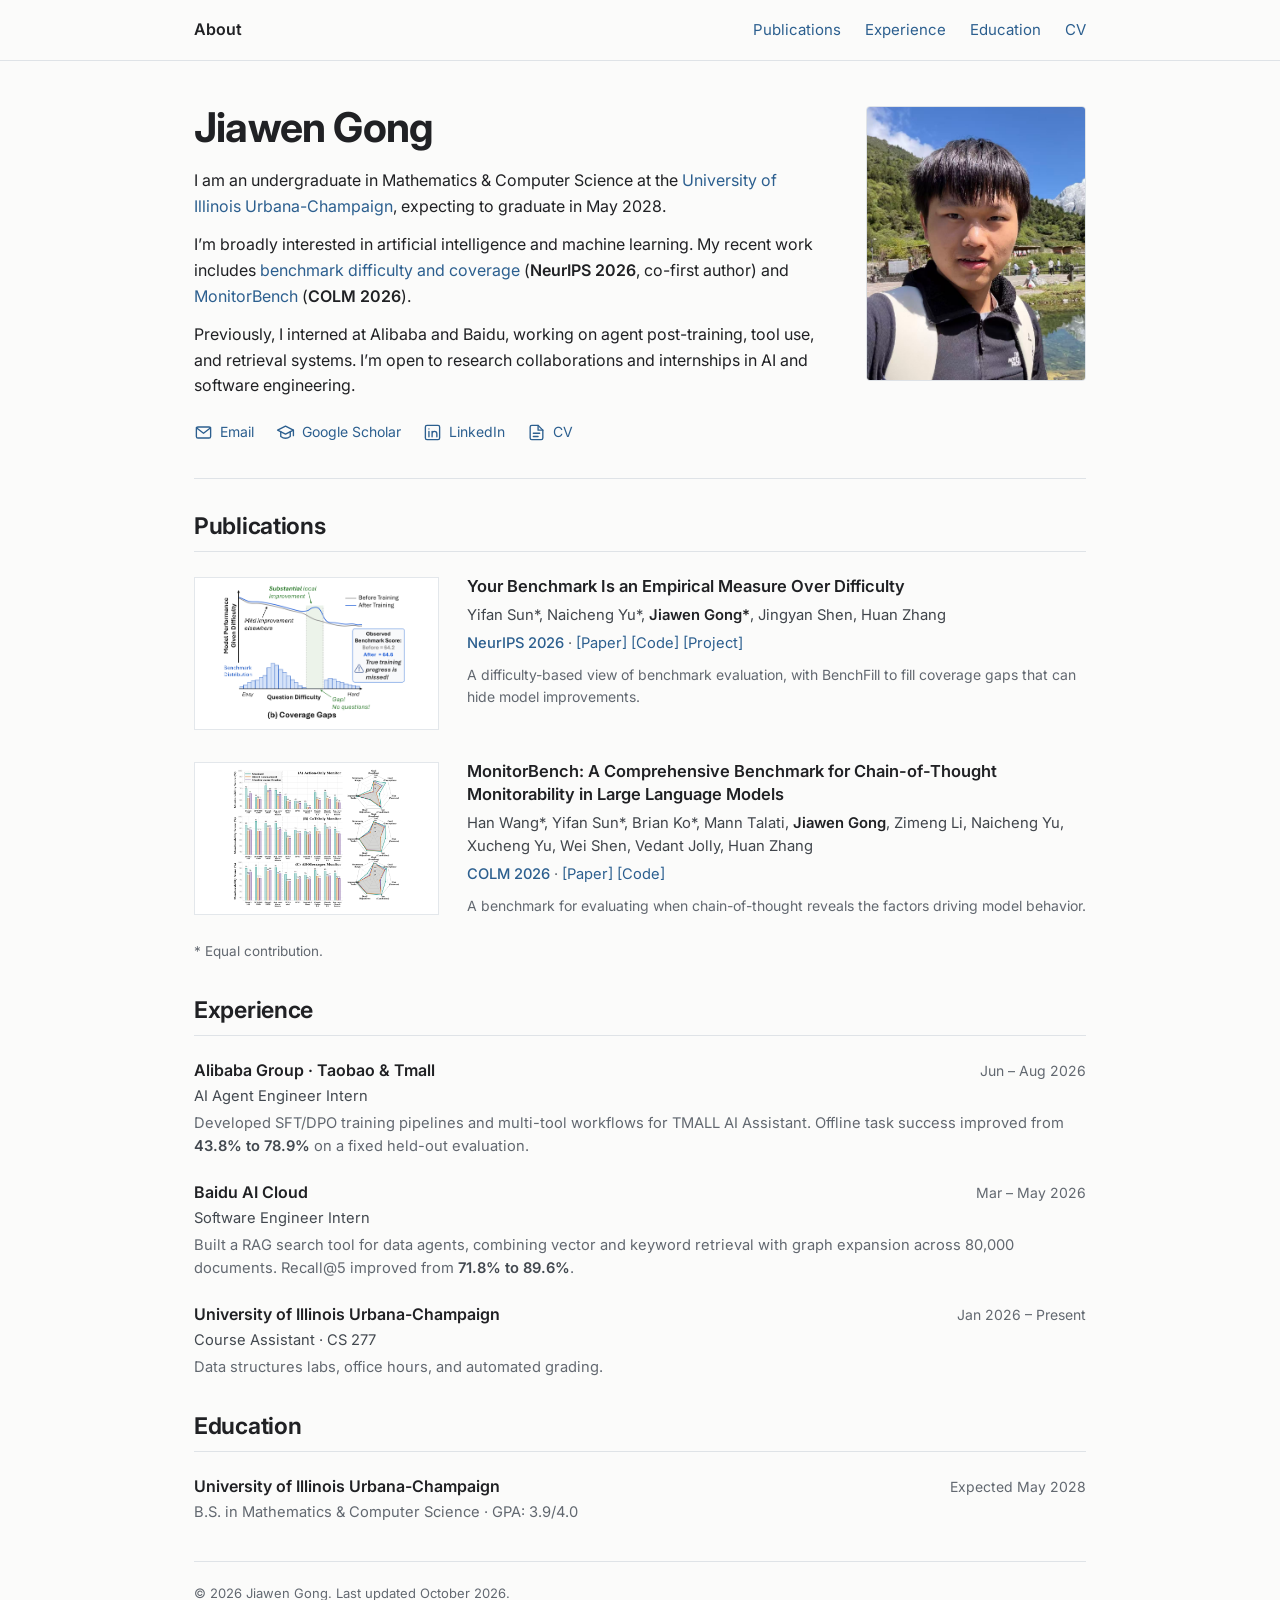
==== commit 551b004b: "Broaden research interests in biography" ====
--- a/index.html
+++ b/index.html
@@ -5,10 +5,10 @@
   <meta name="viewport" content="width=device-width, initial-scale=1">
   <meta name="theme-color" content="#fbfbfa">
   <title>Jiawen Gong</title>
-  <meta name="description" content="Jiawen Gong is a Mathematics & Computer Science undergraduate at UIUC working on LLM agents and reliable evaluation. Co-first author at NeurIPS 2026 and co-author at COLM 2026.">
+  <meta name="description" content="Jiawen Gong is a Mathematics & Computer Science undergraduate at UIUC interested in artificial intelligence and machine learning. Co-first author at NeurIPS 2026 and co-author at COLM 2026.">
   <meta property="og:type" content="website">
   <meta property="og:title" content="Jiawen Gong">
-  <meta property="og:description" content="Mathematics & Computer Science at UIUC. LLM agents and reliable evaluation; research at NeurIPS 2026 and COLM 2026.">
+  <meta property="og:description" content="Mathematics & Computer Science at UIUC. Interests in artificial intelligence and machine learning; research at NeurIPS 2026 and COLM 2026.">
   <meta property="og:url" content="https://jiawen-gong.github.io/">
   <link rel="canonical" href="https://jiawen-gong.github.io/">
   <link rel="preconnect" href="https://fonts.googleapis.com">
@@ -35,7 +35,7 @@
       <div class="intro-copy">
       <h1 id="name">Jiawen Gong</h1>
       <p>I am an undergraduate in Mathematics &amp; Computer Science at the <a href="https://illinois.edu/">University of Illinois Urbana-Champaign</a>, expecting to graduate in May 2028.</p>
-      <p>My research focuses on <strong>LLM agents</strong> and <strong>reliable evaluation</strong>, from how benchmarks measure model capabilities to what reasoning traces reveal about model behavior. My work includes <a href="https://benchmark-difficulty-measure.github.io/">benchmark difficulty and coverage</a> (<strong>NeurIPS 2026</strong>, co-first author) and <a href="https://arxiv.org/abs/2603.28590">MonitorBench</a> (<strong>COLM 2026</strong>).</p>
+      <p>I’m broadly interested in artificial intelligence and machine learning. My recent work includes <a href="https://benchmark-difficulty-measure.github.io/">benchmark difficulty and coverage</a> (<strong>NeurIPS 2026</strong>, co-first author) and <a href="https://arxiv.org/abs/2603.28590">MonitorBench</a> (<strong>COLM 2026</strong>).</p>
       <p>Previously, I interned at Alibaba and Baidu, working on agent post-training, tool use, and retrieval systems. I’m open to research collaborations and internships in AI and software engineering.</p>
       <div class="profile-links" aria-label="Contact and profiles">
         <a href="mailto:jiawen8@illinois.edu"><svg viewBox="0 0 24 24" aria-hidden="true" focusable="false"><rect x="3" y="5" width="18" height="14" rx="2"/><path d="m3 6 9 7 9-7"/></svg><span>Email</span></a>
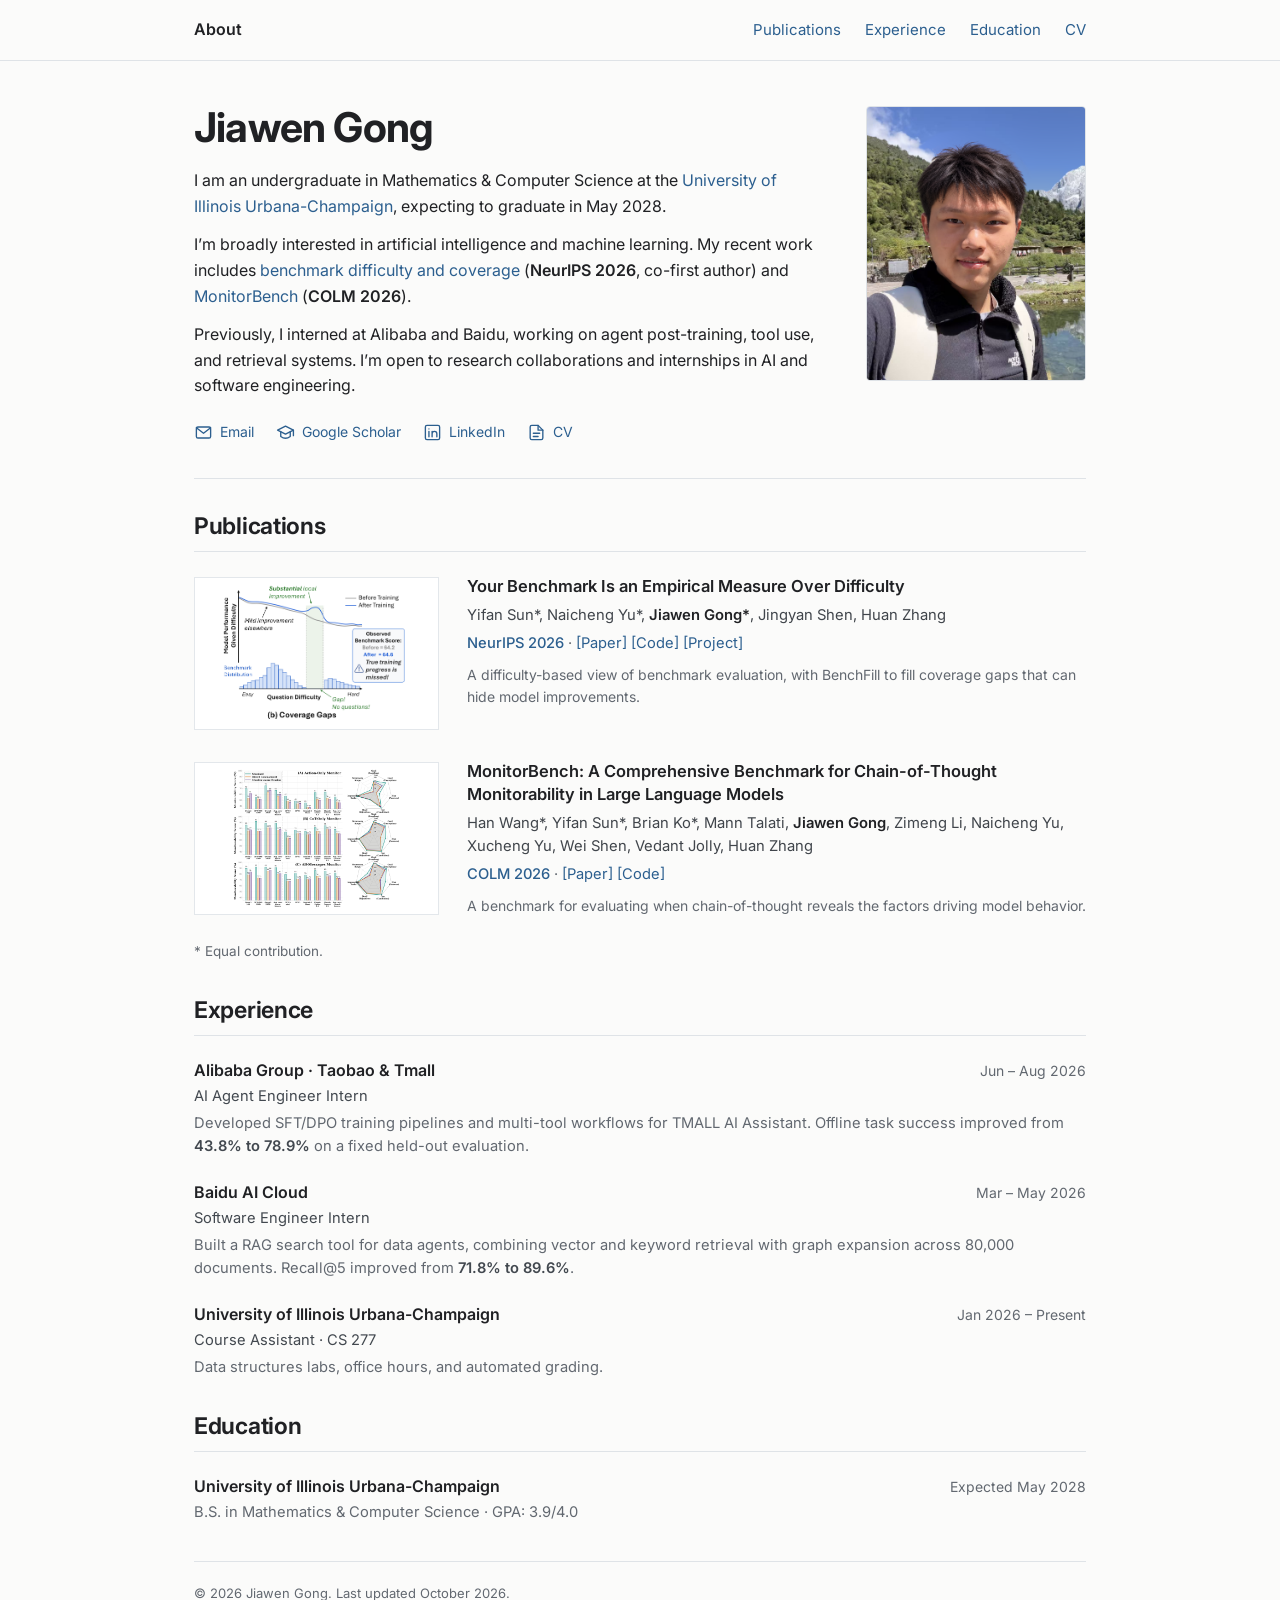
==== commit b9cb5e4c: "Update homepage portrait" ====
--- a/index.html
+++ b/index.html
@@ -44,7 +44,7 @@
         <a href="Jiawen_Gong_Resume.pdf" target="_blank" rel="noopener"><svg viewBox="0 0 24 24" aria-hidden="true" focusable="false"><path d="M14 3H6a2 2 0 0 0-2 2v14a2 2 0 0 0 2 2h12a2 2 0 0 0 2-2V9Z"/><path d="M14 3v6h6M8 13h8m-8 4h6"/></svg><span>CV</span></a>
       </div>
       </div>
-      <figure class="portrait"><img src="profile.jpg" alt="Jiawen Gong" width="2275" height="1279" decoding="async" fetchpriority="high"></figure>
+      <figure class="portrait"><img src="profile.png" alt="Jiawen Gong" width="2275" height="1279" decoding="async" fetchpriority="high"></figure>
     </section>
 
     <section id="publications" class="section" aria-labelledby="publications-heading">
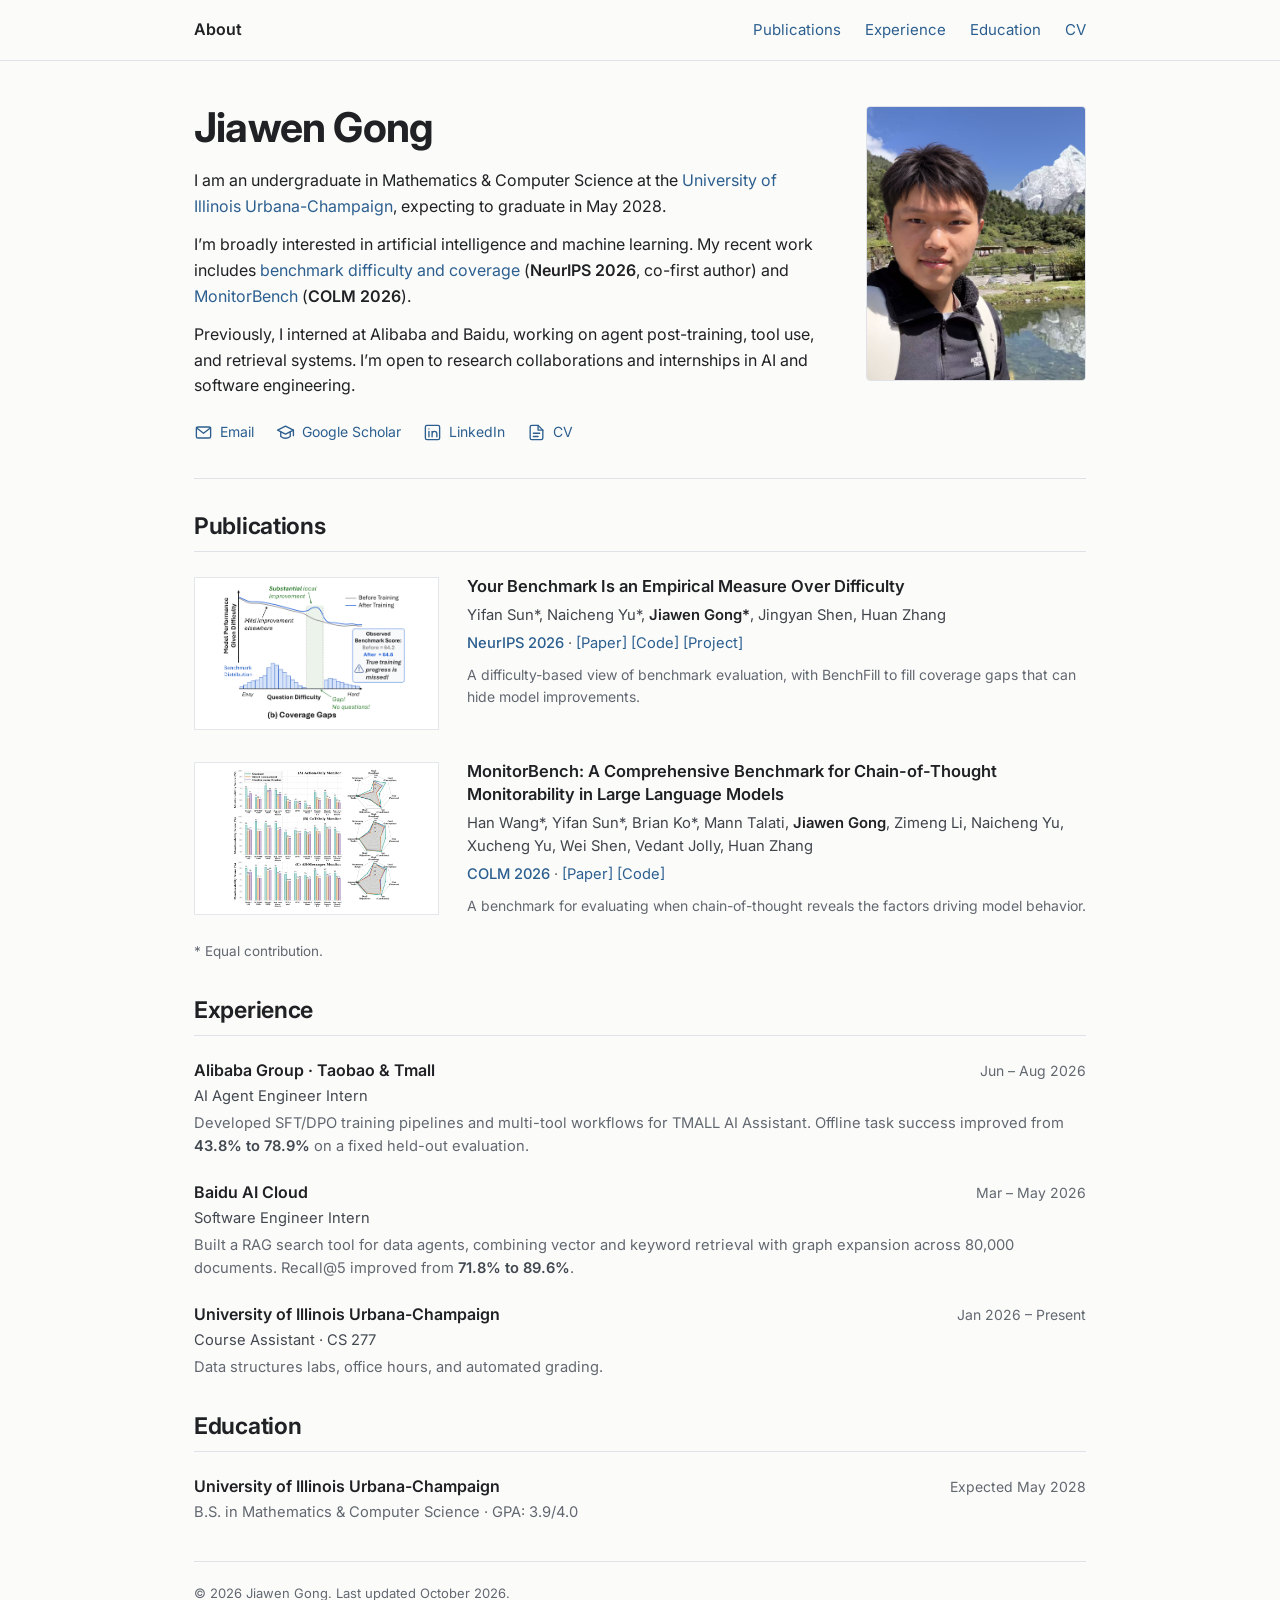
==== commit b780a497: "Adjust portrait crop to include the mountain peak" ====
--- a/index.html
+++ b/index.html
@@ -14,7 +14,7 @@
   <link rel="preconnect" href="https://fonts.googleapis.com">
   <link rel="preconnect" href="https://fonts.gstatic.com" crossorigin>
   <link href="https://fonts.googleapis.com/css2?family=Inter:wght@400;500;600;700&amp;display=swap" rel="stylesheet">
-  <link rel="stylesheet" href="styles.css?v=5">
+  <link rel="stylesheet" href="styles.css?v=6">
 </head>
 <body id="top">
   <a class="skip" href="#main">Skip to content</a>
--- a/styles.css
+++ b/styles.css
@@ -14,7 +14,7 @@
 .introduction { display: grid; grid-template-columns: minmax(0, 1fr) 220px; gap: 42px; align-items: start; padding-bottom: 32px; border-bottom: 1px solid var(--border); }
 .intro-copy { min-width: 0; }
 .portrait { margin: 2px 0 0; }
-.portrait img { display: block; width: 100%; height: auto; aspect-ratio: 4 / 5; object-fit: cover; object-position: 40% 50%; border: 1px solid var(--border); border-radius: 4px; }
+.portrait img { display: block; width: 100%; height: auto; aspect-ratio: 4 / 5; object-fit: cover; object-position: 54% 50%; border: 1px solid var(--border); border-radius: 4px; }
 h1 { margin: 0 0 17px; font-size: 41px; line-height: 1.15; letter-spacing: -.8px; font-weight: 700; }
 .introduction p { max-width: 860px; margin: 0 0 13px; }
 .introduction strong { font-weight: 600; }
